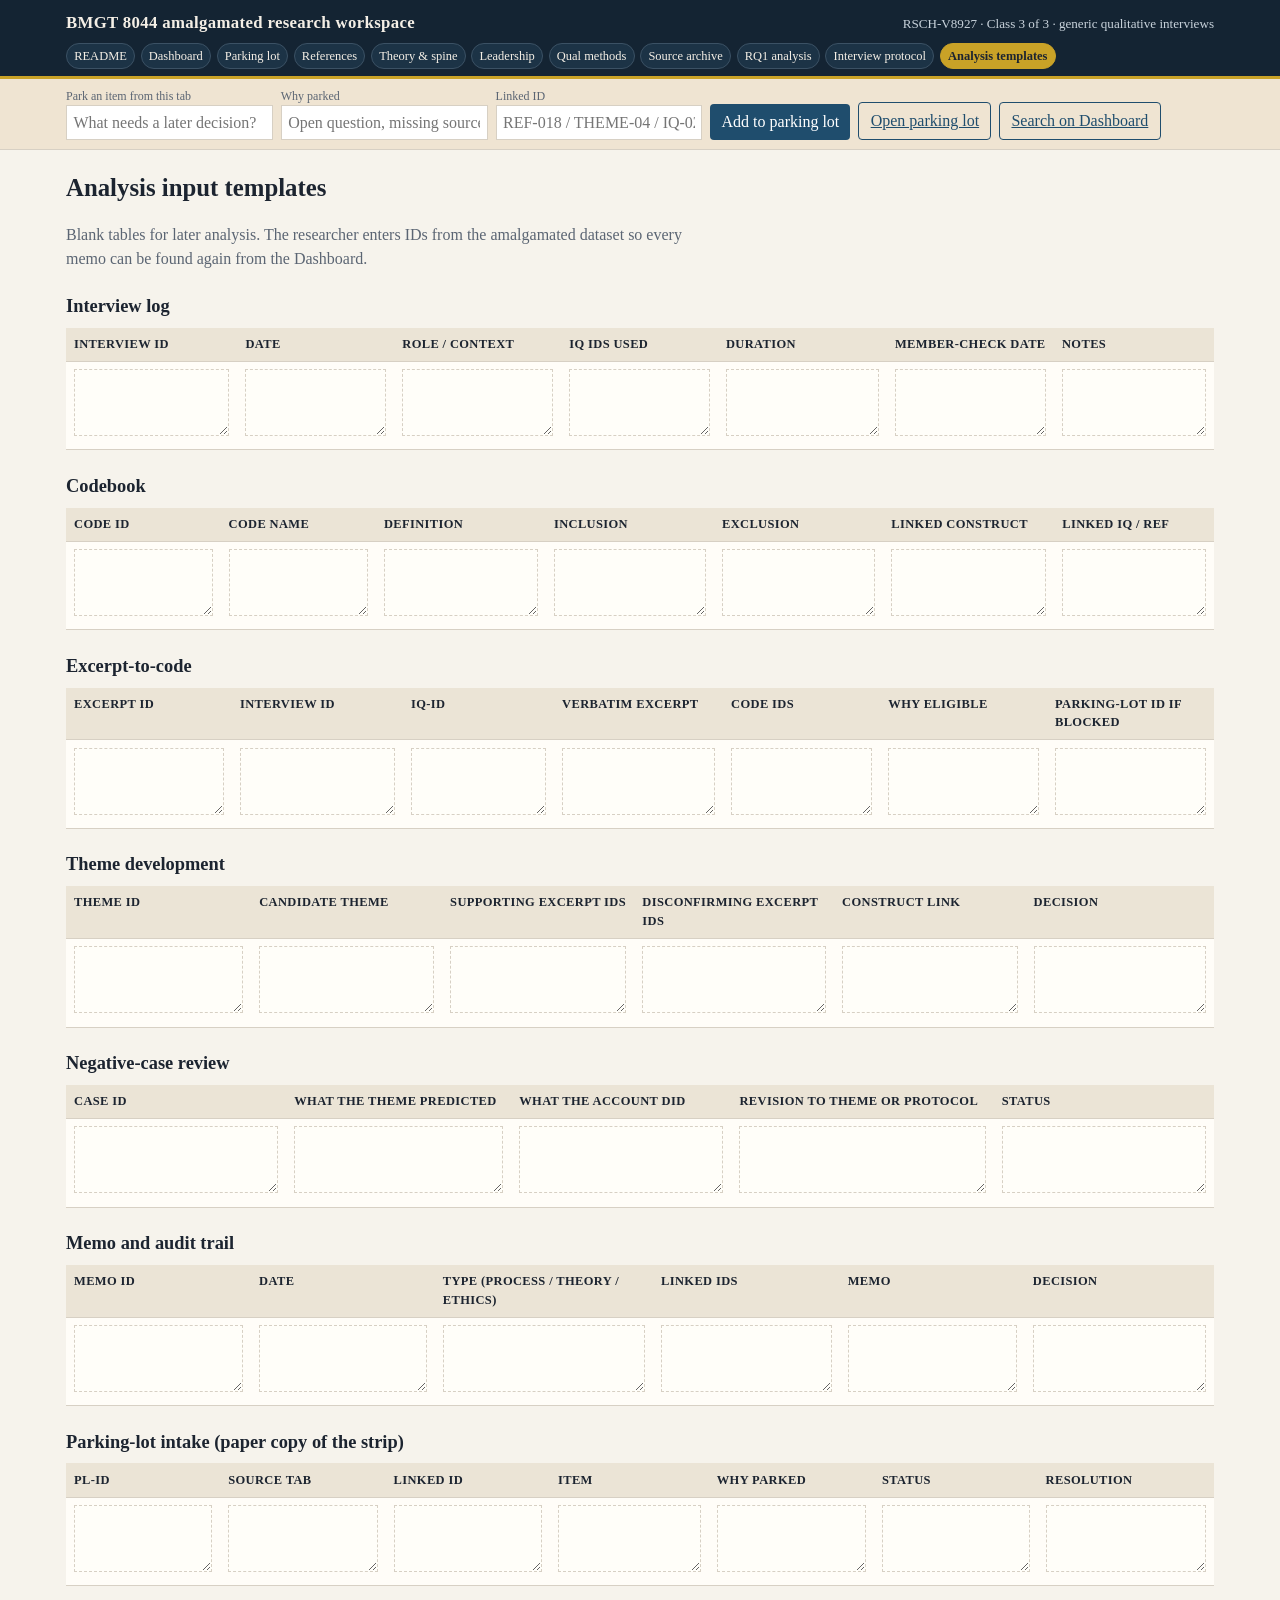
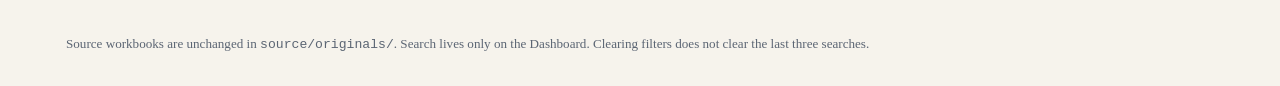
==== workspace-app/analysis-templates.html @ d7fabe86 "Add amalgamated BMGT 8044 research workspace with dashboard search Preserve the reading-list and lea" ====
<!DOCTYPE html>
<html lang="en">
<head>
  <meta charset="utf-8">
  <meta name="viewport" content="width=device-width, initial-scale=1">
  <title>Analysis templates · BMGT 8044 research workspace</title>
  <link rel="stylesheet" href="css/app.css">
</head>
<body data-page="10_ANALYSIS_TEMPLATES">
<main class="prose">
  <h2>Analysis input templates</h2>
  <p class="lede">Blank tables for later analysis. The researcher enters IDs from the amalgamated dataset so every memo can be found again from the Dashboard.</p>

  <h3>Interview log</h3>
  <table>
    <thead><tr><th>Interview ID</th><th>Date</th><th>Role / context</th><th>IQ IDs used</th><th>Duration</th><th>Member-check date</th><th>Notes</th></tr></thead>
    <tbody>
      <tr><td class="templates"><textarea></textarea></td><td class="templates"><textarea></textarea></td><td class="templates"><textarea></textarea></td><td class="templates"><textarea></textarea></td><td class="templates"><textarea></textarea></td><td class="templates"><textarea></textarea></td><td class="templates"><textarea></textarea></td></tr>
    </tbody>
  </table>

  <h3>Codebook</h3>
  <table>
    <thead><tr><th>Code ID</th><th>Code name</th><th>Definition</th><th>Inclusion</th><th>Exclusion</th><th>Linked construct</th><th>Linked IQ / REF</th></tr></thead>
    <tbody>
      <tr><td class="templates"><textarea></textarea></td><td class="templates"><textarea></textarea></td><td class="templates"><textarea></textarea></td><td class="templates"><textarea></textarea></td><td class="templates"><textarea></textarea></td><td class="templates"><textarea></textarea></td><td class="templates"><textarea></textarea></td></tr>
    </tbody>
  </table>

  <h3>Excerpt-to-code</h3>
  <table>
    <thead><tr><th>Excerpt ID</th><th>Interview ID</th><th>IQ-ID</th><th>Verbatim excerpt</th><th>Code IDs</th><th>Why eligible</th><th>Parking-lot ID if blocked</th></tr></thead>
    <tbody>
      <tr><td class="templates"><textarea></textarea></td><td class="templates"><textarea></textarea></td><td class="templates"><textarea></textarea></td><td class="templates"><textarea></textarea></td><td class="templates"><textarea></textarea></td><td class="templates"><textarea></textarea></td><td class="templates"><textarea></textarea></td></tr>
    </tbody>
  </table>

  <h3>Theme development</h3>
  <table>
    <thead><tr><th>Theme ID</th><th>Candidate theme</th><th>Supporting excerpt IDs</th><th>Disconfirming excerpt IDs</th><th>Construct link</th><th>Decision</th></tr></thead>
    <tbody>
      <tr><td class="templates"><textarea></textarea></td><td class="templates"><textarea></textarea></td><td class="templates"><textarea></textarea></td><td class="templates"><textarea></textarea></td><td class="templates"><textarea></textarea></td><td class="templates"><textarea></textarea></td></tr>
    </tbody>
  </table>

  <h3>Negative-case review</h3>
  <table>
    <thead><tr><th>Case ID</th><th>What the theme predicted</th><th>What the account did</th><th>Revision to theme or protocol</th><th>Status</th></tr></thead>
    <tbody>
      <tr><td class="templates"><textarea></textarea></td><td class="templates"><textarea></textarea></td><td class="templates"><textarea></textarea></td><td class="templates"><textarea></textarea></td><td class="templates"><textarea></textarea></td></tr>
    </tbody>
  </table>

  <h3>Memo and audit trail</h3>
  <table>
    <thead><tr><th>Memo ID</th><th>Date</th><th>Type (process / theory / ethics)</th><th>Linked IDs</th><th>Memo</th><th>Decision</th></tr></thead>
    <tbody>
      <tr><td class="templates"><textarea></textarea></td><td class="templates"><textarea></textarea></td><td class="templates"><textarea></textarea></td><td class="templates"><textarea></textarea></td><td class="templates"><textarea></textarea></td><td class="templates"><textarea></textarea></td></tr>
    </tbody>
  </table>

  <h3>Parking-lot intake (paper copy of the strip)</h3>
  <table>
    <thead><tr><th>PL-ID</th><th>Source tab</th><th>Linked ID</th><th>Item</th><th>Why parked</th><th>Status</th><th>Resolution</th></tr></thead>
    <tbody>
      <tr><td class="templates"><textarea></textarea></td><td class="templates"><textarea></textarea></td><td class="templates"><textarea></textarea></td><td class="templates"><textarea></textarea></td><td class="templates"><textarea></textarea></td><td class="templates"><textarea></textarea></td><td class="templates"><textarea></textarea></td></tr>
    </tbody>
  </table>
</main>
<script type="module" src="js/nav.js"></script>
</body>
</html>
---- workspace-app/css/app.css ----
:root {
  --ink: #1c2430;
  --muted: #5b6573;
  --paper: #f6f3ec;
  --card: #fffdf8;
  --line: #d7d0c4;
  --accent: #1f4d6d;
  --accent-2: #8a4b1f;
  --open: #8a3d12;
  --ok: #215c3a;
  --chip: #e8eef3;
  --focus: #c9a227;
  --max: 1180px;
  --nav: 52px;
}

* { box-sizing: border-box; }
html { scroll-behavior: smooth; }
body {
  margin: 0;
  font: 16px/1.5 "Iowan Old Style", "Palatino Linotype", Palatino, Georgia, serif;
  color: var(--ink);
  background: var(--paper);
}

a { color: var(--accent); }
a:hover { color: var(--accent-2); }

.site-header {
  position: sticky;
  top: 0;
  z-index: 20;
  background: #142433;
  color: #f4efe6;
  border-bottom: 3px solid var(--focus);
}
.site-header .inner {
  max-width: var(--max);
  margin: 0 auto;
  padding: 0.65rem 1rem 0.4rem;
}
.brand {
  display: flex;
  justify-content: space-between;
  gap: 1rem;
  align-items: baseline;
  flex-wrap: wrap;
}
.brand h1 {
  margin: 0;
  font-size: 1.05rem;
  letter-spacing: 0.02em;
}
.brand .meta { color: #c9d3dc; font-size: 0.82rem; }

.toc {
  display: flex;
  flex-wrap: wrap;
  gap: 0.35rem;
  margin-top: 0.45rem;
}
.toc a {
  color: #f4efe6;
  text-decoration: none;
  font-size: 0.78rem;
  border: 1px solid #3b5164;
  padding: 0.18rem 0.45rem;
  border-radius: 999px;
  background: #1c3346;
}
.toc a[aria-current="page"] {
  background: var(--focus);
  color: #1c2430;
  border-color: var(--focus);
  font-weight: 700;
}

.pl-strip {
  background: #efe4d2;
  border-bottom: 1px solid var(--line);
}
.pl-strip .inner {
  max-width: var(--max);
  margin: 0 auto;
  padding: 0.55rem 1rem;
  display: flex;
  flex-wrap: wrap;
  gap: 0.5rem;
  align-items: end;
}
.pl-strip label { font-size: 0.75rem; color: var(--muted); display: block; }
.pl-strip input, .pl-strip select, .filter-panel input, .filter-panel select, textarea, button {
  font: inherit;
}
.pl-strip input, .pl-strip select {
  padding: 0.28rem 0.4rem;
  border: 1px solid var(--line);
  background: #fff;
  min-width: 10rem;
}
button, .btn {
  background: var(--accent);
  color: #fff;
  border: 0;
  padding: 0.38rem 0.7rem;
  cursor: pointer;
  border-radius: 4px;
}
button.secondary, .btn.secondary {
  background: transparent;
  color: var(--accent);
  border: 1px solid var(--accent);
}
button:focus, input:focus, select:focus, textarea:focus, a:focus {
  outline: 2px solid var(--focus);
  outline-offset: 2px;
}

main {
  max-width: var(--max);
  margin: 0 auto;
  padding: 1.2rem 1rem 3rem;
}
h2 { margin: 0 0 0.4rem; font-size: 1.55rem; }
h3 { margin: 1.4rem 0 0.45rem; font-size: 1.15rem; }
.lede { color: var(--muted); max-width: 70ch; }

.cards {
  display: grid;
  grid-template-columns: repeat(auto-fit, minmax(150px, 1fr));
  gap: 0.7rem;
  margin: 1rem 0 1.2rem;
}
.card {
  background: var(--card);
  border: 1px solid var(--line);
  padding: 0.75rem 0.8rem;
  border-radius: 6px;
}
.card .n { font-size: 1.6rem; font-weight: 700; color: var(--accent); display: block; }
.card .l { font-size: 0.8rem; color: var(--muted); }

.filter-panel {
  background: var(--card);
  border: 1px solid var(--line);
  padding: 0.9rem;
  border-radius: 8px;
}
.filter-row {
  display: grid;
  grid-template-columns: 1.6fr repeat(4, minmax(0, 1fr));
  gap: 0.5rem;
}
.filter-row input, .filter-row select {
  width: 100%;
  padding: 0.45rem 0.5rem;
  border: 1px solid var(--line);
  background: #fff;
}
.filter-actions {
  display: flex;
  flex-wrap: wrap;
  gap: 0.5rem;
  align-items: center;
  margin-top: 0.65rem;
}
.chips { display: flex; flex-wrap: wrap; gap: 0.4rem; min-height: 2rem; }
.chip {
  border: 1px solid var(--accent);
  background: var(--chip);
  color: var(--ink);
  border-radius: 999px;
  padding: 0.2rem 0.65rem;
  font-size: 0.82rem;
  cursor: pointer;
}
.chip time { color: var(--muted); font-size: 0.72rem; margin-left: 0.3rem; }
.empty-chips { color: var(--muted); font-size: 0.85rem; }

.results-meta { margin: 0.7rem 0 0.35rem; color: var(--muted); font-size: 0.9rem; }
table {
  width: 100%;
  border-collapse: collapse;
  background: var(--card);
  font-size: 0.92rem;
}
th, td {
  border-bottom: 1px solid var(--line);
  text-align: left;
  vertical-align: top;
  padding: 0.45rem 0.5rem;
}
th { background: #ebe4d6; font-size: 0.78rem; text-transform: uppercase; letter-spacing: 0.03em; }
tr:hover td { background: #f3eee4; }
.badge {
  display: inline-block;
  font-size: 0.72rem;
  padding: 0.08rem 0.4rem;
  border-radius: 999px;
  background: #e6edf2;
}
.badge.open, .badge.unaligned { background: #f3d7c6; color: var(--open); }
.badge.resolved, .badge.aligned { background: #d7eadc; color: var(--ok); }
.badge.archive { background: #eee6c8; }

.note, .callout {
  background: #fff;
  border-left: 4px solid var(--accent);
  padding: 0.7rem 0.9rem;
  margin: 1rem 0;
}
.callout.warn { border-left-color: var(--accent-2); background: #fff7ee; }
.callout.ok { border-left-color: var(--ok); }

.prose p { max-width: 78ch; }
.prose li { max-width: 78ch; }

.templates textarea {
  width: 100%;
  min-height: 4.2rem;
  border: 1px dashed var(--line);
  padding: 0.4rem;
  background: #fffef9;
}

footer {
  max-width: var(--max);
  margin: 0 auto;
  padding: 0 1rem 2rem;
  color: var(--muted);
  font-size: 0.82rem;
}

@media (max-width: 900px) {
  .filter-row { grid-template-columns: 1fr 1fr; }
}
@media (max-width: 640px) {
  .filter-row { grid-template-columns: 1fr; }
  table { display: block; overflow-x: auto; }
}
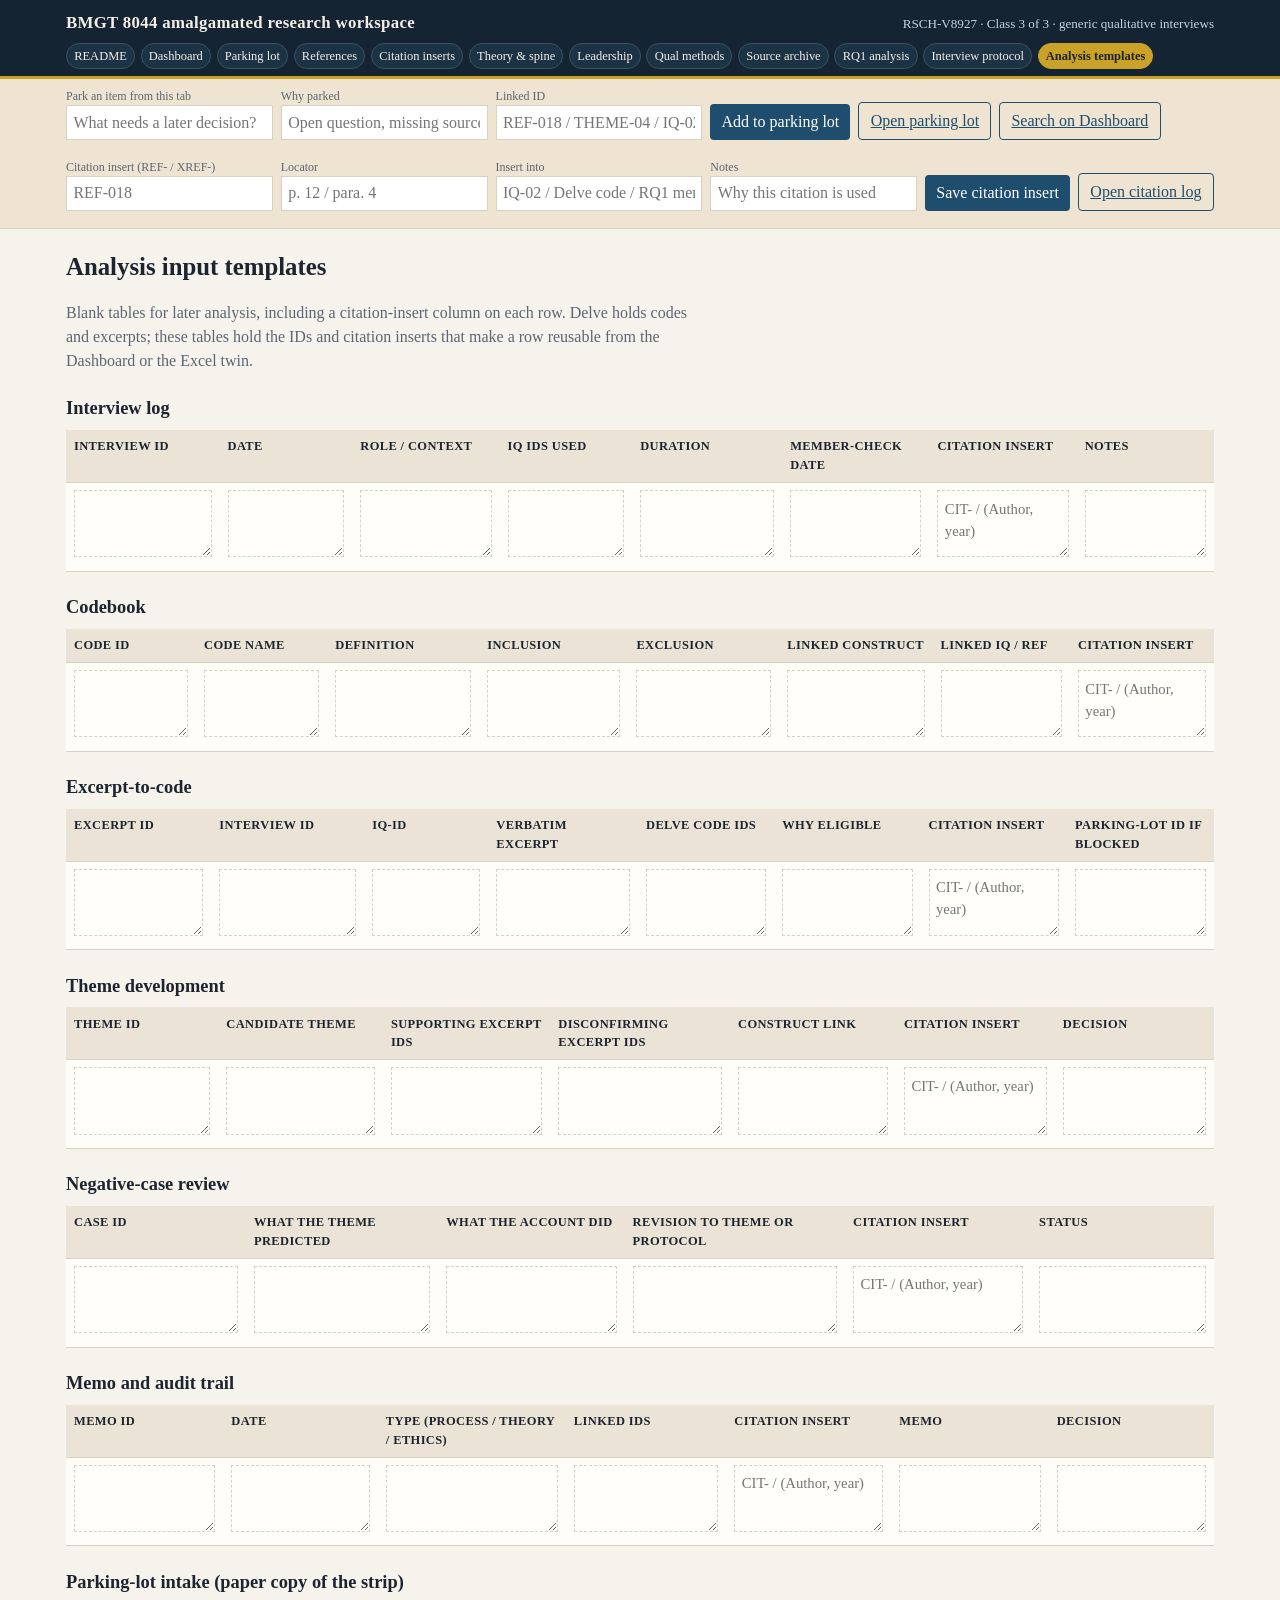
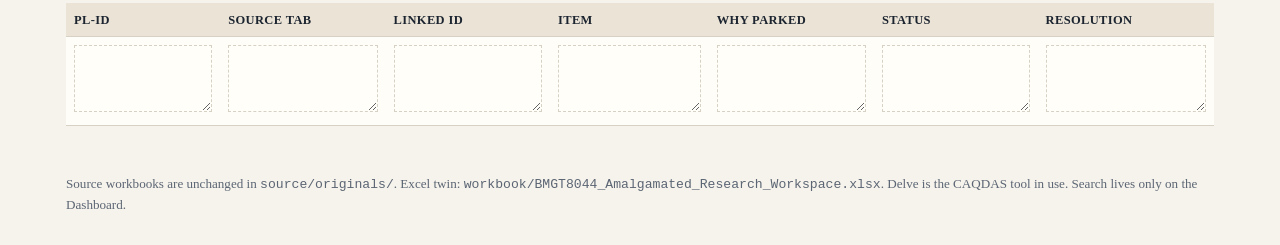
==== commit 74ab2b4a: "Add Delve as the working CAQDAS tool and citation insert fields Name Delve as the product in use and" ====
--- a/workspace-app/analysis-templates.html
+++ b/workspace-app/analysis-templates.html
@@ -9,53 +9,53 @@
 <body data-page="10_ANALYSIS_TEMPLATES">
 <main class="prose">
   <h2>Analysis input templates</h2>
-  <p class="lede">Blank tables for later analysis. The researcher enters IDs from the amalgamated dataset so every memo can be found again from the Dashboard.</p>
+  <p class="lede">Blank tables for later analysis, including a citation-insert column on each row. Delve holds codes and excerpts; these tables hold the IDs and citation inserts that make a row reusable from the Dashboard or the Excel twin.</p>
 
   <h3>Interview log</h3>
   <table>
-    <thead><tr><th>Interview ID</th><th>Date</th><th>Role / context</th><th>IQ IDs used</th><th>Duration</th><th>Member-check date</th><th>Notes</th></tr></thead>
+    <thead><tr><th>Interview ID</th><th>Date</th><th>Role / context</th><th>IQ IDs used</th><th>Duration</th><th>Member-check date</th><th>Citation insert</th><th>Notes</th></tr></thead>
     <tbody>
-      <tr><td class="templates"><textarea></textarea></td><td class="templates"><textarea></textarea></td><td class="templates"><textarea></textarea></td><td class="templates"><textarea></textarea></td><td class="templates"><textarea></textarea></td><td class="templates"><textarea></textarea></td><td class="templates"><textarea></textarea></td></tr>
+      <tr><td class="templates"><textarea></textarea></td><td class="templates"><textarea></textarea></td><td class="templates"><textarea></textarea></td><td class="templates"><textarea></textarea></td><td class="templates"><textarea></textarea></td><td class="templates"><textarea></textarea></td><td class="templates"><textarea placeholder="CIT- / (Author, year)"></textarea></td><td class="templates"><textarea></textarea></td></tr>
     </tbody>
   </table>
 
   <h3>Codebook</h3>
   <table>
-    <thead><tr><th>Code ID</th><th>Code name</th><th>Definition</th><th>Inclusion</th><th>Exclusion</th><th>Linked construct</th><th>Linked IQ / REF</th></tr></thead>
+    <thead><tr><th>Code ID</th><th>Code name</th><th>Definition</th><th>Inclusion</th><th>Exclusion</th><th>Linked construct</th><th>Linked IQ / REF</th><th>Citation insert</th></tr></thead>
     <tbody>
-      <tr><td class="templates"><textarea></textarea></td><td class="templates"><textarea></textarea></td><td class="templates"><textarea></textarea></td><td class="templates"><textarea></textarea></td><td class="templates"><textarea></textarea></td><td class="templates"><textarea></textarea></td><td class="templates"><textarea></textarea></td></tr>
+      <tr><td class="templates"><textarea></textarea></td><td class="templates"><textarea></textarea></td><td class="templates"><textarea></textarea></td><td class="templates"><textarea></textarea></td><td class="templates"><textarea></textarea></td><td class="templates"><textarea></textarea></td><td class="templates"><textarea></textarea></td><td class="templates"><textarea placeholder="CIT- / (Author, year)"></textarea></td></tr>
     </tbody>
   </table>
 
   <h3>Excerpt-to-code</h3>
   <table>
-    <thead><tr><th>Excerpt ID</th><th>Interview ID</th><th>IQ-ID</th><th>Verbatim excerpt</th><th>Code IDs</th><th>Why eligible</th><th>Parking-lot ID if blocked</th></tr></thead>
+    <thead><tr><th>Excerpt ID</th><th>Interview ID</th><th>IQ-ID</th><th>Verbatim excerpt</th><th>Delve code IDs</th><th>Why eligible</th><th>Citation insert</th><th>Parking-lot ID if blocked</th></tr></thead>
     <tbody>
-      <tr><td class="templates"><textarea></textarea></td><td class="templates"><textarea></textarea></td><td class="templates"><textarea></textarea></td><td class="templates"><textarea></textarea></td><td class="templates"><textarea></textarea></td><td class="templates"><textarea></textarea></td><td class="templates"><textarea></textarea></td></tr>
+      <tr><td class="templates"><textarea></textarea></td><td class="templates"><textarea></textarea></td><td class="templates"><textarea></textarea></td><td class="templates"><textarea></textarea></td><td class="templates"><textarea></textarea></td><td class="templates"><textarea></textarea></td><td class="templates"><textarea placeholder="CIT- / (Author, year)"></textarea></td><td class="templates"><textarea></textarea></td></tr>
     </tbody>
   </table>
 
   <h3>Theme development</h3>
   <table>
-    <thead><tr><th>Theme ID</th><th>Candidate theme</th><th>Supporting excerpt IDs</th><th>Disconfirming excerpt IDs</th><th>Construct link</th><th>Decision</th></tr></thead>
+    <thead><tr><th>Theme ID</th><th>Candidate theme</th><th>Supporting excerpt IDs</th><th>Disconfirming excerpt IDs</th><th>Construct link</th><th>Citation insert</th><th>Decision</th></tr></thead>
     <tbody>
-      <tr><td class="templates"><textarea></textarea></td><td class="templates"><textarea></textarea></td><td class="templates"><textarea></textarea></td><td class="templates"><textarea></textarea></td><td class="templates"><textarea></textarea></td><td class="templates"><textarea></textarea></td></tr>
+      <tr><td class="templates"><textarea></textarea></td><td class="templates"><textarea></textarea></td><td class="templates"><textarea></textarea></td><td class="templates"><textarea></textarea></td><td class="templates"><textarea></textarea></td><td class="templates"><textarea placeholder="CIT- / (Author, year)"></textarea></td><td class="templates"><textarea></textarea></td></tr>
     </tbody>
   </table>
 
   <h3>Negative-case review</h3>
   <table>
-    <thead><tr><th>Case ID</th><th>What the theme predicted</th><th>What the account did</th><th>Revision to theme or protocol</th><th>Status</th></tr></thead>
+    <thead><tr><th>Case ID</th><th>What the theme predicted</th><th>What the account did</th><th>Revision to theme or protocol</th><th>Citation insert</th><th>Status</th></tr></thead>
     <tbody>
-      <tr><td class="templates"><textarea></textarea></td><td class="templates"><textarea></textarea></td><td class="templates"><textarea></textarea></td><td class="templates"><textarea></textarea></td><td class="templates"><textarea></textarea></td></tr>
+      <tr><td class="templates"><textarea></textarea></td><td class="templates"><textarea></textarea></td><td class="templates"><textarea></textarea></td><td class="templates"><textarea></textarea></td><td class="templates"><textarea placeholder="CIT- / (Author, year)"></textarea></td><td class="templates"><textarea></textarea></td></tr>
     </tbody>
   </table>
 
   <h3>Memo and audit trail</h3>
   <table>
-    <thead><tr><th>Memo ID</th><th>Date</th><th>Type (process / theory / ethics)</th><th>Linked IDs</th><th>Memo</th><th>Decision</th></tr></thead>
+    <thead><tr><th>Memo ID</th><th>Date</th><th>Type (process / theory / ethics)</th><th>Linked IDs</th><th>Citation insert</th><th>Memo</th><th>Decision</th></tr></thead>
     <tbody>
-      <tr><td class="templates"><textarea></textarea></td><td class="templates"><textarea></textarea></td><td class="templates"><textarea></textarea></td><td class="templates"><textarea></textarea></td><td class="templates"><textarea></textarea></td><td class="templates"><textarea></textarea></td></tr>
+      <tr><td class="templates"><textarea></textarea></td><td class="templates"><textarea></textarea></td><td class="templates"><textarea></textarea></td><td class="templates"><textarea></textarea></td><td class="templates"><textarea placeholder="CIT- / (Author, year)"></textarea></td><td class="templates"><textarea></textarea></td><td class="templates"><textarea></textarea></td></tr>
     </tbody>
   </table>
 
--- a/workspace-app/css/app.css
+++ b/workspace-app/css/app.css
@@ -215,13 +215,14 @@
 .prose p { max-width: 78ch; }
 .prose li { max-width: 78ch; }
 
-.templates textarea {
+.templates textarea, textarea.cite-out {
   width: 100%;
   min-height: 4.2rem;
   border: 1px dashed var(--line);
   padding: 0.4rem;
   background: #fffef9;
 }
+textarea.cite-out { min-height: 3.2rem; }
 
 footer {
   max-width: var(--max);
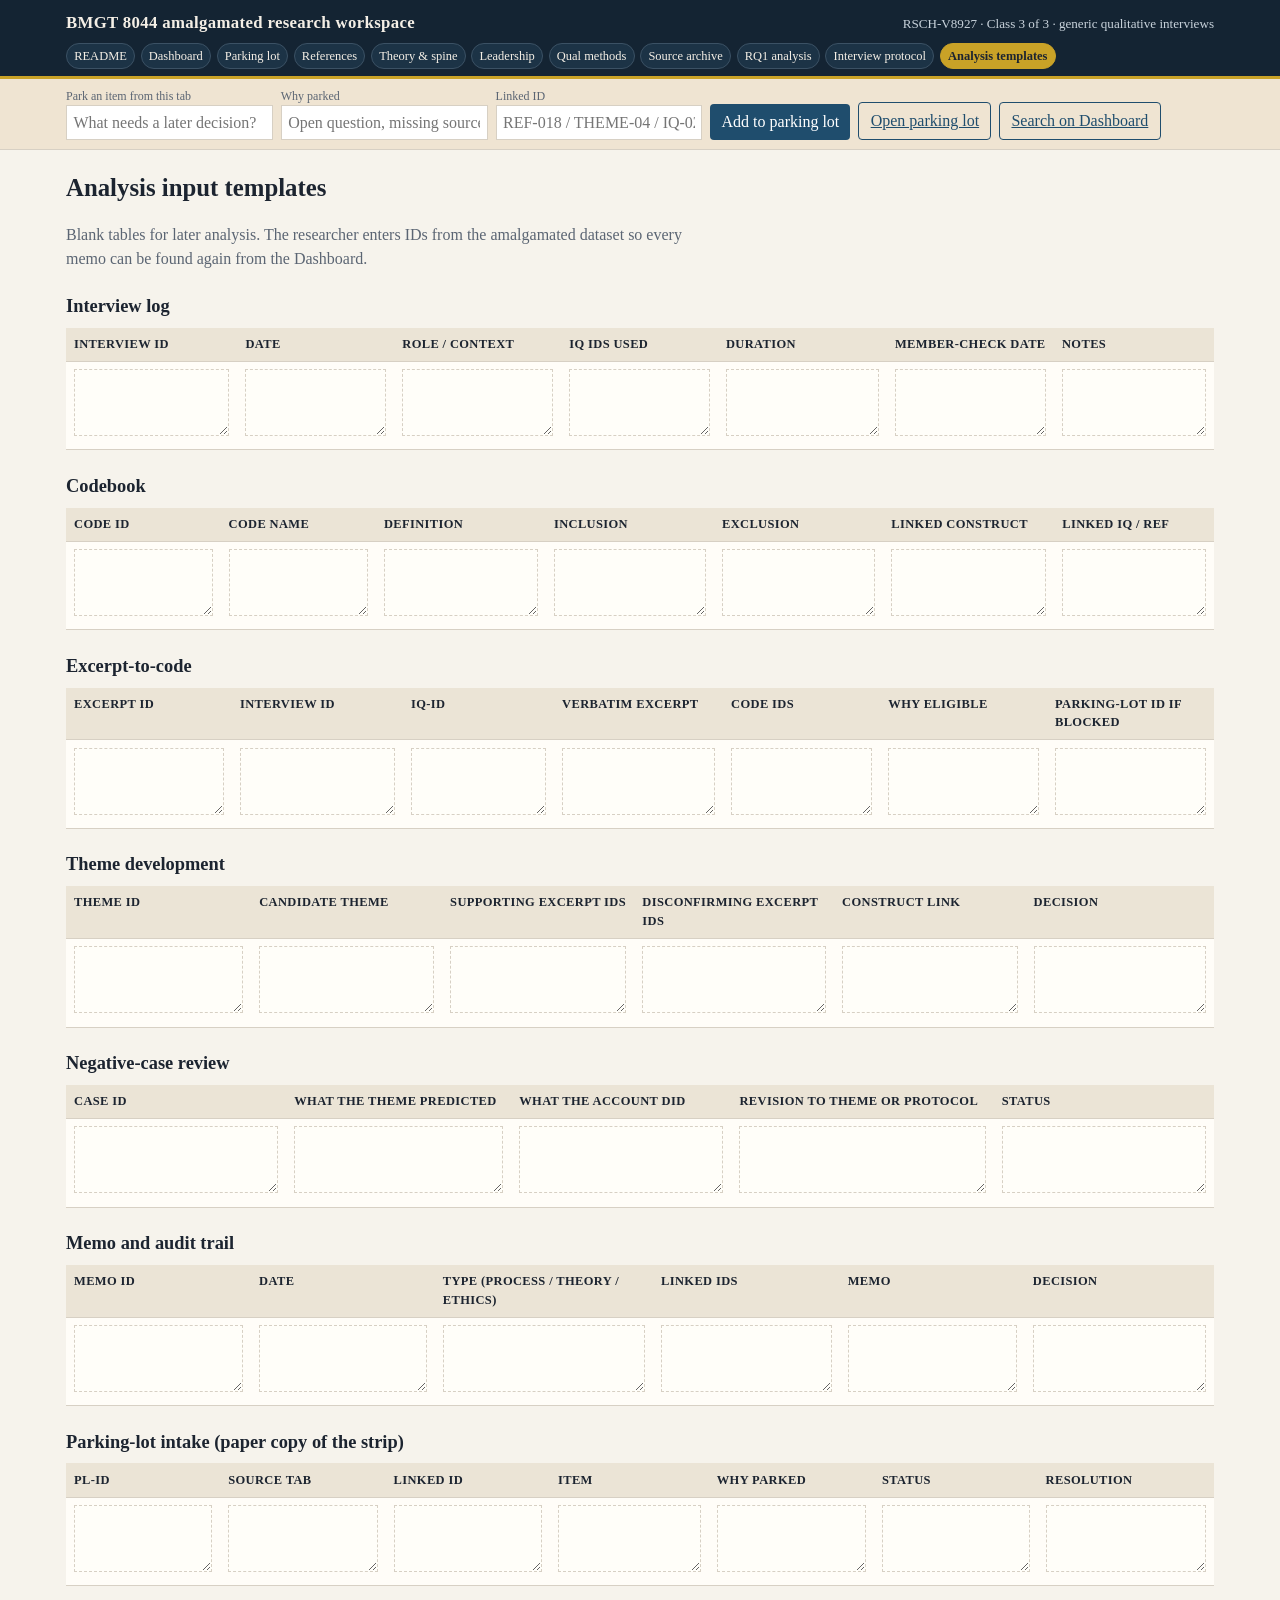
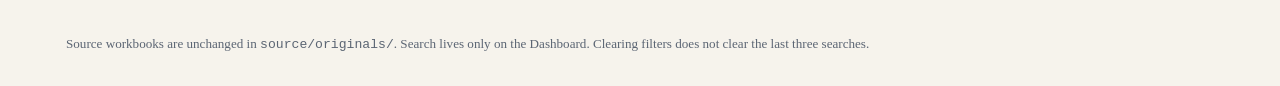
==== commit 20b787e8: "Merge origin/BMGT-8044_ into interview-guide branch; resolve README/docs conflicts. Union README poi" ====
--- a/workspace-app/analysis-templates.html
+++ b/workspace-app/analysis-templates.html
@@ -9,53 +9,53 @@
 <body data-page="10_ANALYSIS_TEMPLATES">
 <main class="prose">
   <h2>Analysis input templates</h2>
-  <p class="lede">Blank tables for later analysis, including a citation-insert column on each row. Delve holds codes and excerpts; these tables hold the IDs and citation inserts that make a row reusable from the Dashboard or the Excel twin.</p>
+  <p class="lede">Blank tables for later analysis. The researcher enters IDs from the amalgamated dataset so every memo can be found again from the Dashboard.</p>
 
   <h3>Interview log</h3>
   <table>
-    <thead><tr><th>Interview ID</th><th>Date</th><th>Role / context</th><th>IQ IDs used</th><th>Duration</th><th>Member-check date</th><th>Citation insert</th><th>Notes</th></tr></thead>
+    <thead><tr><th>Interview ID</th><th>Date</th><th>Role / context</th><th>IQ IDs used</th><th>Duration</th><th>Member-check date</th><th>Notes</th></tr></thead>
     <tbody>
-      <tr><td class="templates"><textarea></textarea></td><td class="templates"><textarea></textarea></td><td class="templates"><textarea></textarea></td><td class="templates"><textarea></textarea></td><td class="templates"><textarea></textarea></td><td class="templates"><textarea></textarea></td><td class="templates"><textarea placeholder="CIT- / (Author, year)"></textarea></td><td class="templates"><textarea></textarea></td></tr>
+      <tr><td class="templates"><textarea></textarea></td><td class="templates"><textarea></textarea></td><td class="templates"><textarea></textarea></td><td class="templates"><textarea></textarea></td><td class="templates"><textarea></textarea></td><td class="templates"><textarea></textarea></td><td class="templates"><textarea></textarea></td></tr>
     </tbody>
   </table>
 
   <h3>Codebook</h3>
   <table>
-    <thead><tr><th>Code ID</th><th>Code name</th><th>Definition</th><th>Inclusion</th><th>Exclusion</th><th>Linked construct</th><th>Linked IQ / REF</th><th>Citation insert</th></tr></thead>
+    <thead><tr><th>Code ID</th><th>Code name</th><th>Definition</th><th>Inclusion</th><th>Exclusion</th><th>Linked construct</th><th>Linked IQ / REF</th></tr></thead>
     <tbody>
-      <tr><td class="templates"><textarea></textarea></td><td class="templates"><textarea></textarea></td><td class="templates"><textarea></textarea></td><td class="templates"><textarea></textarea></td><td class="templates"><textarea></textarea></td><td class="templates"><textarea></textarea></td><td class="templates"><textarea></textarea></td><td class="templates"><textarea placeholder="CIT- / (Author, year)"></textarea></td></tr>
+      <tr><td class="templates"><textarea></textarea></td><td class="templates"><textarea></textarea></td><td class="templates"><textarea></textarea></td><td class="templates"><textarea></textarea></td><td class="templates"><textarea></textarea></td><td class="templates"><textarea></textarea></td><td class="templates"><textarea></textarea></td></tr>
     </tbody>
   </table>
 
   <h3>Excerpt-to-code</h3>
   <table>
-    <thead><tr><th>Excerpt ID</th><th>Interview ID</th><th>IQ-ID</th><th>Verbatim excerpt</th><th>Delve code IDs</th><th>Why eligible</th><th>Citation insert</th><th>Parking-lot ID if blocked</th></tr></thead>
+    <thead><tr><th>Excerpt ID</th><th>Interview ID</th><th>IQ-ID</th><th>Verbatim excerpt</th><th>Code IDs</th><th>Why eligible</th><th>Parking-lot ID if blocked</th></tr></thead>
     <tbody>
-      <tr><td class="templates"><textarea></textarea></td><td class="templates"><textarea></textarea></td><td class="templates"><textarea></textarea></td><td class="templates"><textarea></textarea></td><td class="templates"><textarea></textarea></td><td class="templates"><textarea></textarea></td><td class="templates"><textarea placeholder="CIT- / (Author, year)"></textarea></td><td class="templates"><textarea></textarea></td></tr>
+      <tr><td class="templates"><textarea></textarea></td><td class="templates"><textarea></textarea></td><td class="templates"><textarea></textarea></td><td class="templates"><textarea></textarea></td><td class="templates"><textarea></textarea></td><td class="templates"><textarea></textarea></td><td class="templates"><textarea></textarea></td></tr>
     </tbody>
   </table>
 
   <h3>Theme development</h3>
   <table>
-    <thead><tr><th>Theme ID</th><th>Candidate theme</th><th>Supporting excerpt IDs</th><th>Disconfirming excerpt IDs</th><th>Construct link</th><th>Citation insert</th><th>Decision</th></tr></thead>
+    <thead><tr><th>Theme ID</th><th>Candidate theme</th><th>Supporting excerpt IDs</th><th>Disconfirming excerpt IDs</th><th>Construct link</th><th>Decision</th></tr></thead>
     <tbody>
-      <tr><td class="templates"><textarea></textarea></td><td class="templates"><textarea></textarea></td><td class="templates"><textarea></textarea></td><td class="templates"><textarea></textarea></td><td class="templates"><textarea></textarea></td><td class="templates"><textarea placeholder="CIT- / (Author, year)"></textarea></td><td class="templates"><textarea></textarea></td></tr>
+      <tr><td class="templates"><textarea></textarea></td><td class="templates"><textarea></textarea></td><td class="templates"><textarea></textarea></td><td class="templates"><textarea></textarea></td><td class="templates"><textarea></textarea></td><td class="templates"><textarea></textarea></td></tr>
     </tbody>
   </table>
 
   <h3>Negative-case review</h3>
   <table>
-    <thead><tr><th>Case ID</th><th>What the theme predicted</th><th>What the account did</th><th>Revision to theme or protocol</th><th>Citation insert</th><th>Status</th></tr></thead>
+    <thead><tr><th>Case ID</th><th>What the theme predicted</th><th>What the account did</th><th>Revision to theme or protocol</th><th>Status</th></tr></thead>
     <tbody>
-      <tr><td class="templates"><textarea></textarea></td><td class="templates"><textarea></textarea></td><td class="templates"><textarea></textarea></td><td class="templates"><textarea></textarea></td><td class="templates"><textarea placeholder="CIT- / (Author, year)"></textarea></td><td class="templates"><textarea></textarea></td></tr>
+      <tr><td class="templates"><textarea></textarea></td><td class="templates"><textarea></textarea></td><td class="templates"><textarea></textarea></td><td class="templates"><textarea></textarea></td><td class="templates"><textarea></textarea></td></tr>
     </tbody>
   </table>
 
   <h3>Memo and audit trail</h3>
   <table>
-    <thead><tr><th>Memo ID</th><th>Date</th><th>Type (process / theory / ethics)</th><th>Linked IDs</th><th>Citation insert</th><th>Memo</th><th>Decision</th></tr></thead>
+    <thead><tr><th>Memo ID</th><th>Date</th><th>Type (process / theory / ethics)</th><th>Linked IDs</th><th>Memo</th><th>Decision</th></tr></thead>
     <tbody>
-      <tr><td class="templates"><textarea></textarea></td><td class="templates"><textarea></textarea></td><td class="templates"><textarea></textarea></td><td class="templates"><textarea></textarea></td><td class="templates"><textarea placeholder="CIT- / (Author, year)"></textarea></td><td class="templates"><textarea></textarea></td><td class="templates"><textarea></textarea></td></tr>
+      <tr><td class="templates"><textarea></textarea></td><td class="templates"><textarea></textarea></td><td class="templates"><textarea></textarea></td><td class="templates"><textarea></textarea></td><td class="templates"><textarea></textarea></td><td class="templates"><textarea></textarea></td></tr>
     </tbody>
   </table>
 
--- a/workspace-app/css/app.css
+++ b/workspace-app/css/app.css
@@ -215,14 +215,13 @@
 .prose p { max-width: 78ch; }
 .prose li { max-width: 78ch; }
 
-.templates textarea, textarea.cite-out {
+.templates textarea {
   width: 100%;
   min-height: 4.2rem;
   border: 1px dashed var(--line);
   padding: 0.4rem;
   background: #fffef9;
 }
-textarea.cite-out { min-height: 3.2rem; }
 
 footer {
   max-width: var(--max);
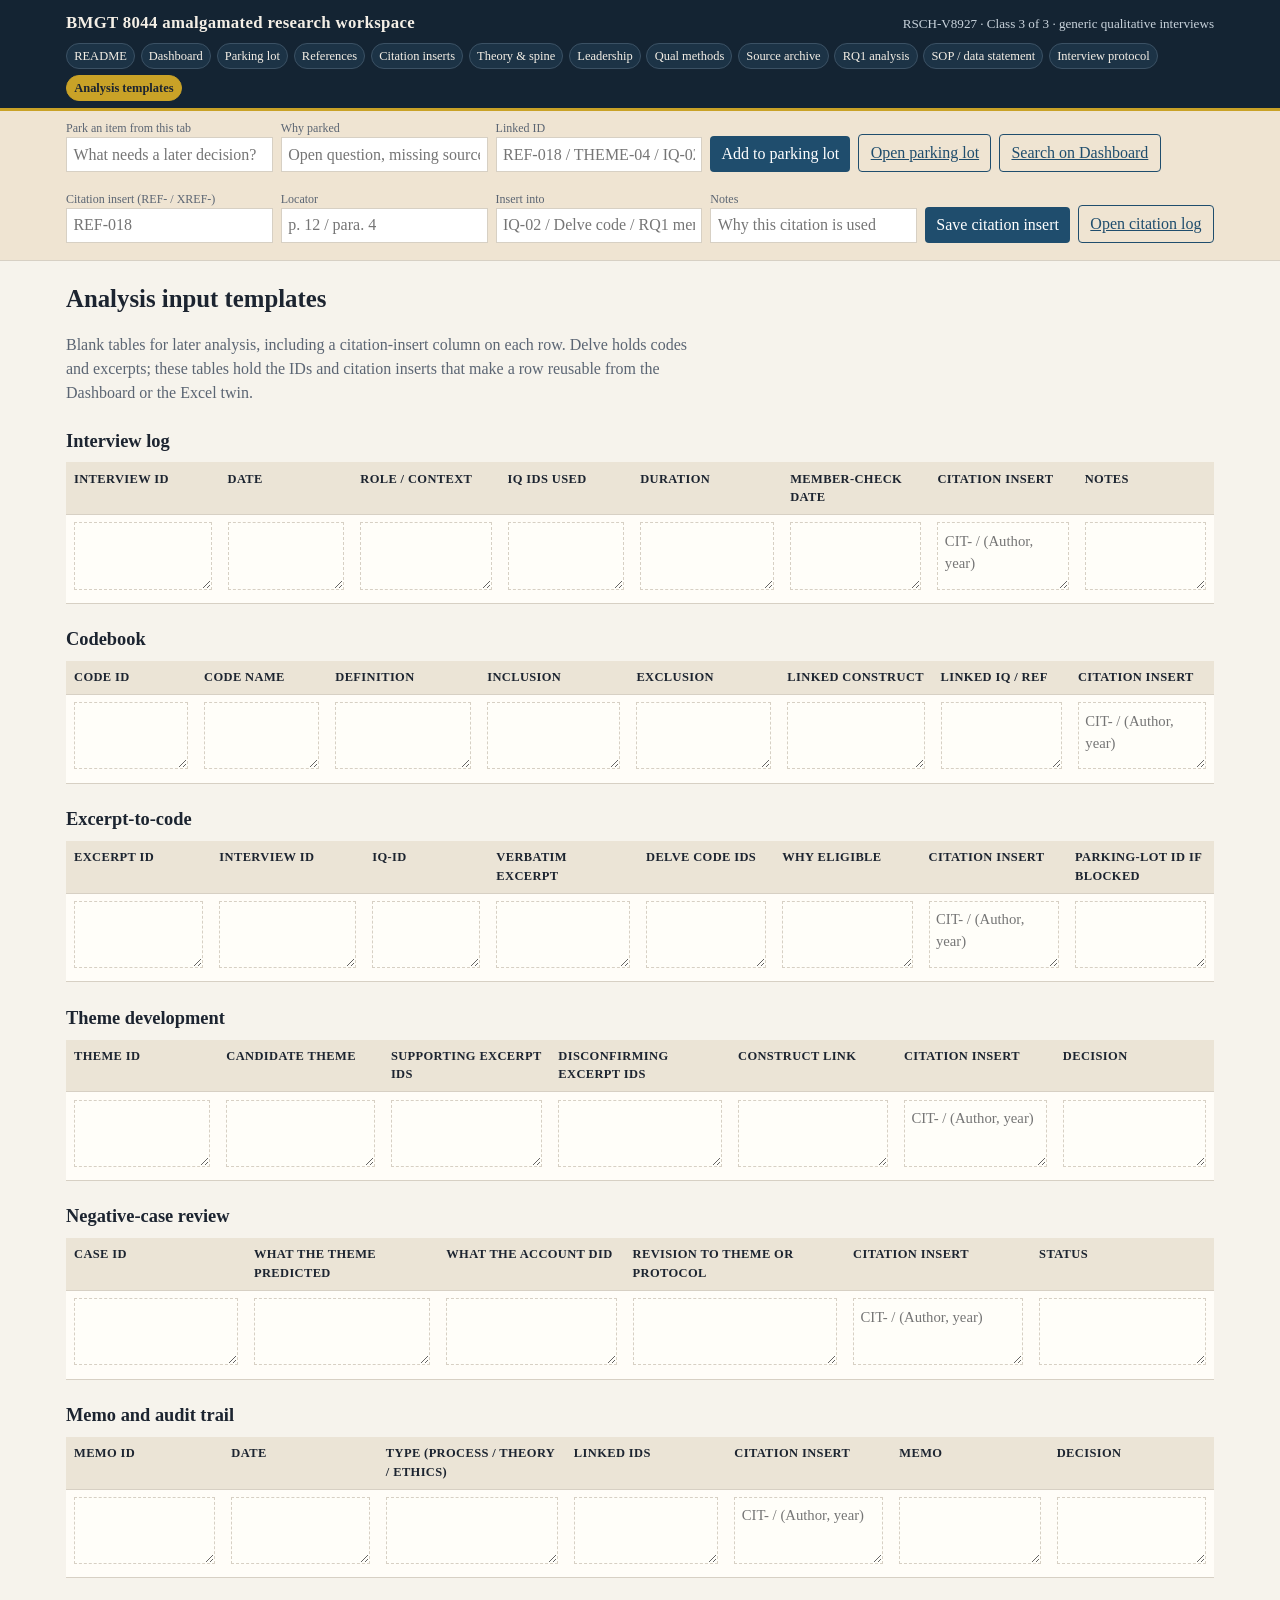
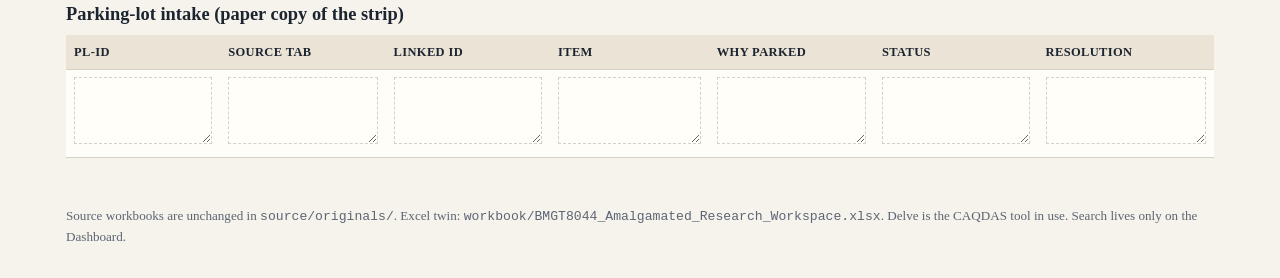
==== commit fb39f473: "Merge 245da3dc0412cd683f0ff7c7af95bd91be2ecd77 into cf0ea67dd5b279dac888c9cf2f761c3ec2b9c348" ====
--- a/workspace-app/analysis-templates.html
+++ b/workspace-app/analysis-templates.html
@@ -9,53 +9,53 @@
 <body data-page="10_ANALYSIS_TEMPLATES">
 <main class="prose">
   <h2>Analysis input templates</h2>
-  <p class="lede">Blank tables for later analysis. The researcher enters IDs from the amalgamated dataset so every memo can be found again from the Dashboard.</p>
+  <p class="lede">Blank tables for later analysis, including a citation-insert column on each row. Delve holds codes and excerpts; these tables hold the IDs and citation inserts that make a row reusable from the Dashboard or the Excel twin.</p>
 
   <h3>Interview log</h3>
   <table>
-    <thead><tr><th>Interview ID</th><th>Date</th><th>Role / context</th><th>IQ IDs used</th><th>Duration</th><th>Member-check date</th><th>Notes</th></tr></thead>
+    <thead><tr><th>Interview ID</th><th>Date</th><th>Role / context</th><th>IQ IDs used</th><th>Duration</th><th>Member-check date</th><th>Citation insert</th><th>Notes</th></tr></thead>
     <tbody>
-      <tr><td class="templates"><textarea></textarea></td><td class="templates"><textarea></textarea></td><td class="templates"><textarea></textarea></td><td class="templates"><textarea></textarea></td><td class="templates"><textarea></textarea></td><td class="templates"><textarea></textarea></td><td class="templates"><textarea></textarea></td></tr>
+      <tr><td class="templates"><textarea></textarea></td><td class="templates"><textarea></textarea></td><td class="templates"><textarea></textarea></td><td class="templates"><textarea></textarea></td><td class="templates"><textarea></textarea></td><td class="templates"><textarea></textarea></td><td class="templates"><textarea placeholder="CIT- / (Author, year)"></textarea></td><td class="templates"><textarea></textarea></td></tr>
     </tbody>
   </table>
 
   <h3>Codebook</h3>
   <table>
-    <thead><tr><th>Code ID</th><th>Code name</th><th>Definition</th><th>Inclusion</th><th>Exclusion</th><th>Linked construct</th><th>Linked IQ / REF</th></tr></thead>
+    <thead><tr><th>Code ID</th><th>Code name</th><th>Definition</th><th>Inclusion</th><th>Exclusion</th><th>Linked construct</th><th>Linked IQ / REF</th><th>Citation insert</th></tr></thead>
     <tbody>
-      <tr><td class="templates"><textarea></textarea></td><td class="templates"><textarea></textarea></td><td class="templates"><textarea></textarea></td><td class="templates"><textarea></textarea></td><td class="templates"><textarea></textarea></td><td class="templates"><textarea></textarea></td><td class="templates"><textarea></textarea></td></tr>
+      <tr><td class="templates"><textarea></textarea></td><td class="templates"><textarea></textarea></td><td class="templates"><textarea></textarea></td><td class="templates"><textarea></textarea></td><td class="templates"><textarea></textarea></td><td class="templates"><textarea></textarea></td><td class="templates"><textarea></textarea></td><td class="templates"><textarea placeholder="CIT- / (Author, year)"></textarea></td></tr>
     </tbody>
   </table>
 
   <h3>Excerpt-to-code</h3>
   <table>
-    <thead><tr><th>Excerpt ID</th><th>Interview ID</th><th>IQ-ID</th><th>Verbatim excerpt</th><th>Code IDs</th><th>Why eligible</th><th>Parking-lot ID if blocked</th></tr></thead>
+    <thead><tr><th>Excerpt ID</th><th>Interview ID</th><th>IQ-ID</th><th>Verbatim excerpt</th><th>Delve code IDs</th><th>Why eligible</th><th>Citation insert</th><th>Parking-lot ID if blocked</th></tr></thead>
     <tbody>
-      <tr><td class="templates"><textarea></textarea></td><td class="templates"><textarea></textarea></td><td class="templates"><textarea></textarea></td><td class="templates"><textarea></textarea></td><td class="templates"><textarea></textarea></td><td class="templates"><textarea></textarea></td><td class="templates"><textarea></textarea></td></tr>
+      <tr><td class="templates"><textarea></textarea></td><td class="templates"><textarea></textarea></td><td class="templates"><textarea></textarea></td><td class="templates"><textarea></textarea></td><td class="templates"><textarea></textarea></td><td class="templates"><textarea></textarea></td><td class="templates"><textarea placeholder="CIT- / (Author, year)"></textarea></td><td class="templates"><textarea></textarea></td></tr>
     </tbody>
   </table>
 
   <h3>Theme development</h3>
   <table>
-    <thead><tr><th>Theme ID</th><th>Candidate theme</th><th>Supporting excerpt IDs</th><th>Disconfirming excerpt IDs</th><th>Construct link</th><th>Decision</th></tr></thead>
+    <thead><tr><th>Theme ID</th><th>Candidate theme</th><th>Supporting excerpt IDs</th><th>Disconfirming excerpt IDs</th><th>Construct link</th><th>Citation insert</th><th>Decision</th></tr></thead>
     <tbody>
-      <tr><td class="templates"><textarea></textarea></td><td class="templates"><textarea></textarea></td><td class="templates"><textarea></textarea></td><td class="templates"><textarea></textarea></td><td class="templates"><textarea></textarea></td><td class="templates"><textarea></textarea></td></tr>
+      <tr><td class="templates"><textarea></textarea></td><td class="templates"><textarea></textarea></td><td class="templates"><textarea></textarea></td><td class="templates"><textarea></textarea></td><td class="templates"><textarea></textarea></td><td class="templates"><textarea placeholder="CIT- / (Author, year)"></textarea></td><td class="templates"><textarea></textarea></td></tr>
     </tbody>
   </table>
 
   <h3>Negative-case review</h3>
   <table>
-    <thead><tr><th>Case ID</th><th>What the theme predicted</th><th>What the account did</th><th>Revision to theme or protocol</th><th>Status</th></tr></thead>
+    <thead><tr><th>Case ID</th><th>What the theme predicted</th><th>What the account did</th><th>Revision to theme or protocol</th><th>Citation insert</th><th>Status</th></tr></thead>
     <tbody>
-      <tr><td class="templates"><textarea></textarea></td><td class="templates"><textarea></textarea></td><td class="templates"><textarea></textarea></td><td class="templates"><textarea></textarea></td><td class="templates"><textarea></textarea></td></tr>
+      <tr><td class="templates"><textarea></textarea></td><td class="templates"><textarea></textarea></td><td class="templates"><textarea></textarea></td><td class="templates"><textarea></textarea></td><td class="templates"><textarea placeholder="CIT- / (Author, year)"></textarea></td><td class="templates"><textarea></textarea></td></tr>
     </tbody>
   </table>
 
   <h3>Memo and audit trail</h3>
   <table>
-    <thead><tr><th>Memo ID</th><th>Date</th><th>Type (process / theory / ethics)</th><th>Linked IDs</th><th>Memo</th><th>Decision</th></tr></thead>
+    <thead><tr><th>Memo ID</th><th>Date</th><th>Type (process / theory / ethics)</th><th>Linked IDs</th><th>Citation insert</th><th>Memo</th><th>Decision</th></tr></thead>
     <tbody>
-      <tr><td class="templates"><textarea></textarea></td><td class="templates"><textarea></textarea></td><td class="templates"><textarea></textarea></td><td class="templates"><textarea></textarea></td><td class="templates"><textarea></textarea></td><td class="templates"><textarea></textarea></td></tr>
+      <tr><td class="templates"><textarea></textarea></td><td class="templates"><textarea></textarea></td><td class="templates"><textarea></textarea></td><td class="templates"><textarea></textarea></td><td class="templates"><textarea placeholder="CIT- / (Author, year)"></textarea></td><td class="templates"><textarea></textarea></td><td class="templates"><textarea></textarea></td></tr>
     </tbody>
   </table>
 
--- a/workspace-app/css/app.css
+++ b/workspace-app/css/app.css
@@ -215,13 +215,14 @@
 .prose p { max-width: 78ch; }
 .prose li { max-width: 78ch; }
 
-.templates textarea {
+.templates textarea, textarea.cite-out {
   width: 100%;
   min-height: 4.2rem;
   border: 1px dashed var(--line);
   padding: 0.4rem;
   background: #fffef9;
 }
+textarea.cite-out { min-height: 3.2rem; }
 
 footer {
   max-width: var(--max);
